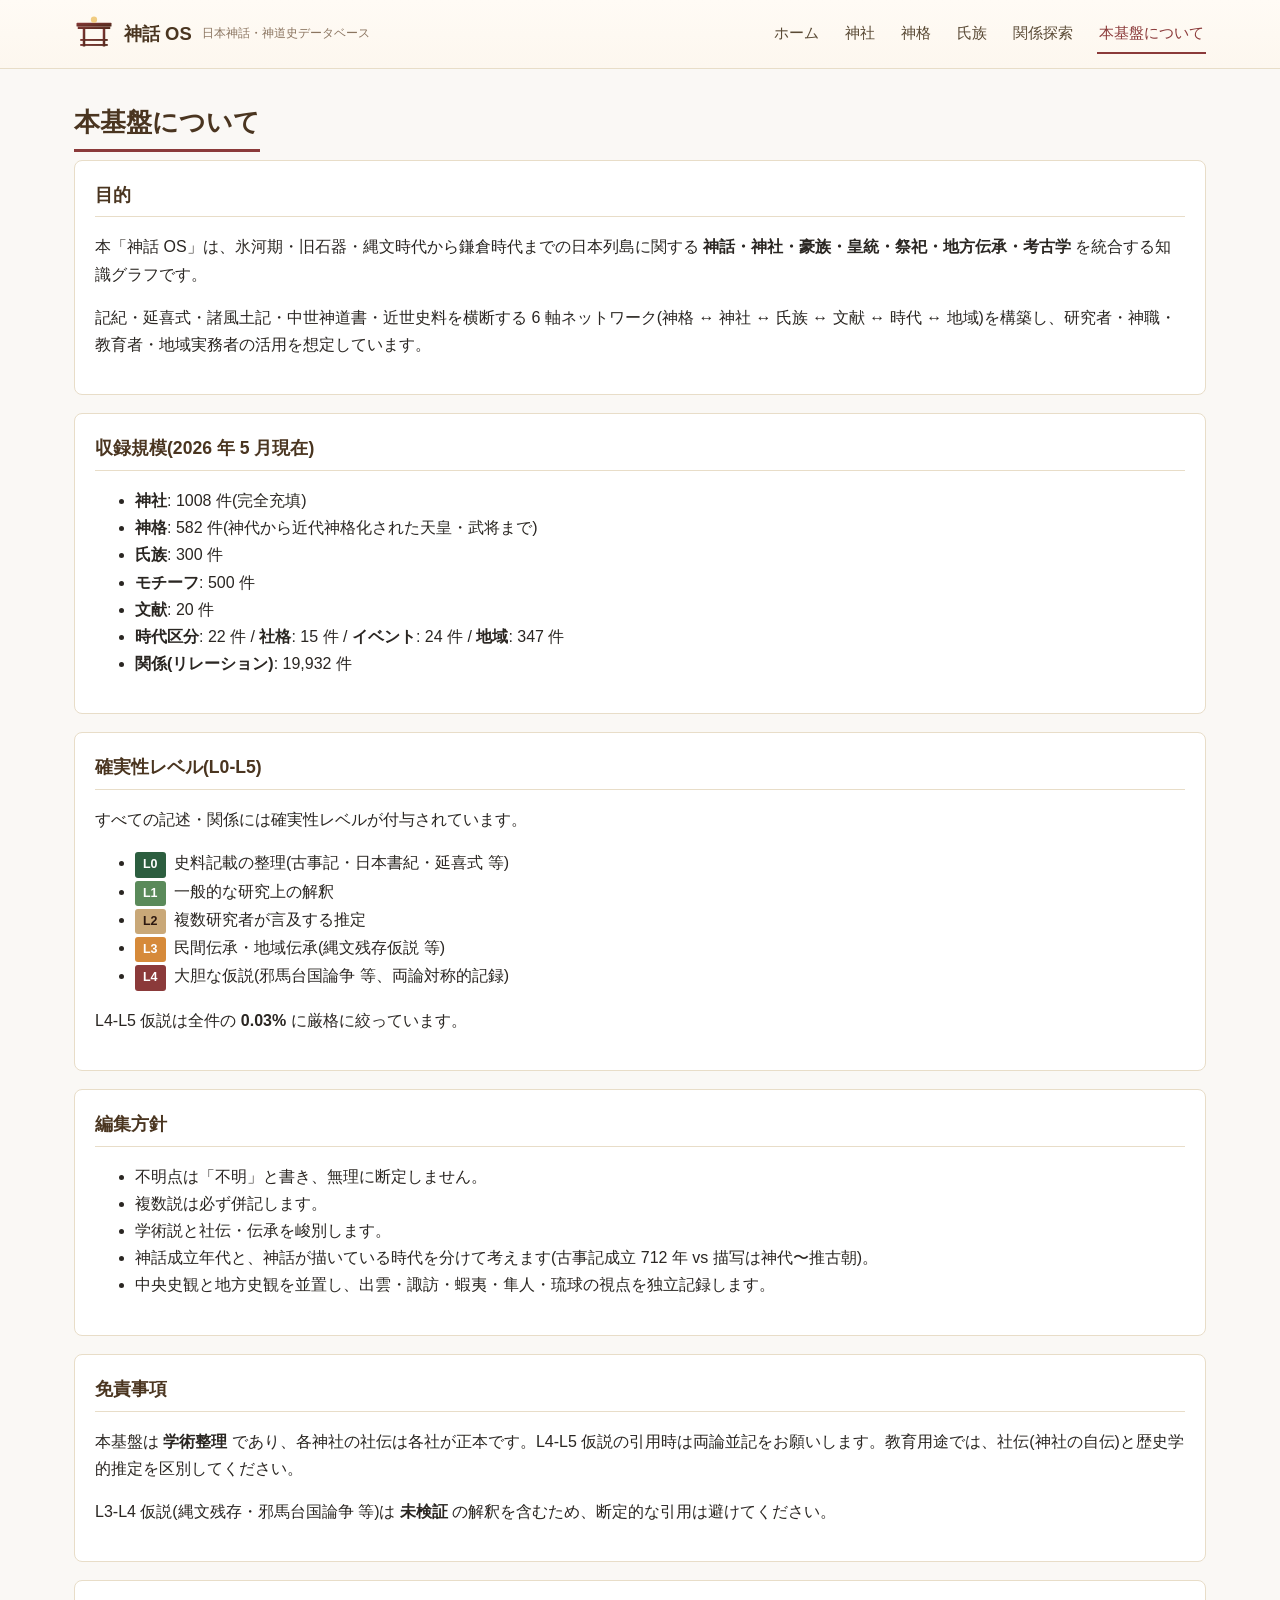
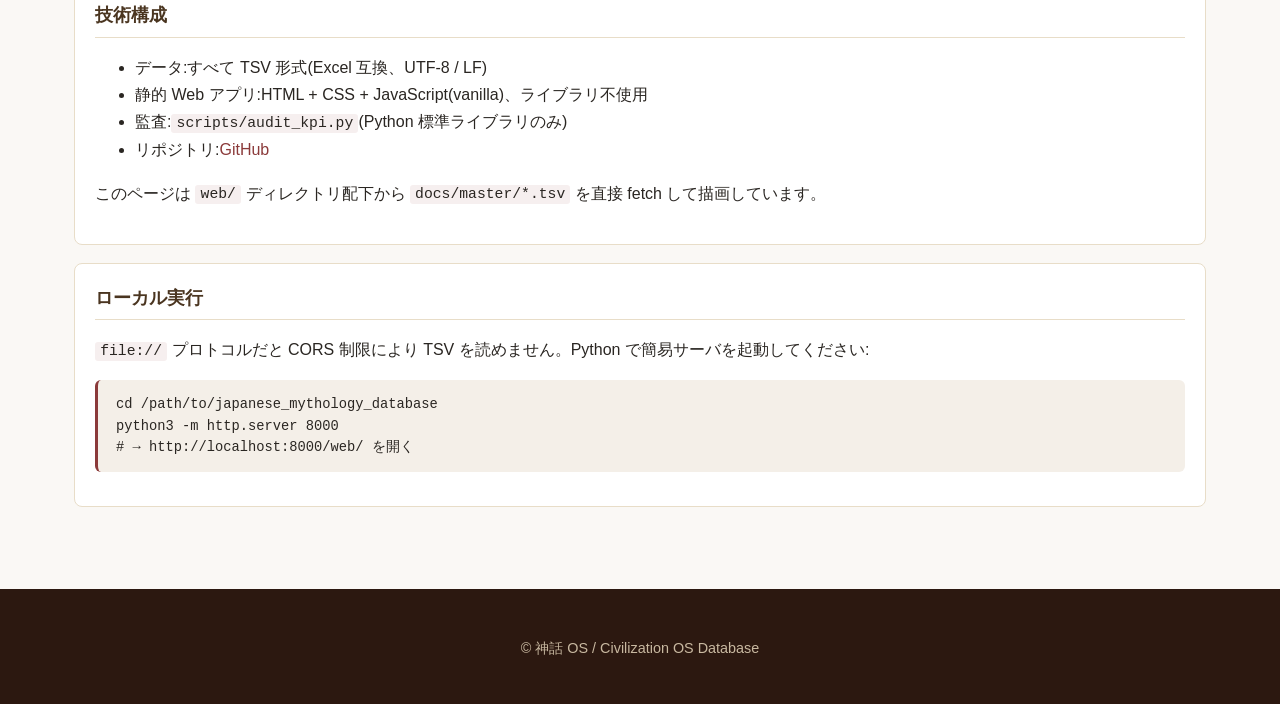
==== web/pages/about.html @ 333375f9 "[Web] 静的 Web アプリ初版実装(HTML + CSS + JS + SVG、ゼロ依存) ブラウザで master/relations を直接閲覧できる静的 Web アプリを web/ 配下に" ====
<!DOCTYPE html>
<html lang="ja">
<head>
<meta charset="UTF-8">
<meta name="viewport" content="width=device-width, initial-scale=1.0">
<title>本基盤について | 神話 OS</title>
<link rel="stylesheet" href="../css/main.css">
<link rel="icon" type="image/svg+xml" href="../images/favicon.svg">
</head>
<body>
<header class="site-header">
  <div class="container header-inner">
    <a class="brand" href="../index.html">
      <img src="../images/logo.svg" alt="" width="40" height="40">
      <span class="brand-name">神話 OS</span>
      <span class="brand-tag">日本神話・神道史データベース</span>
    </a>
    <nav class="main-nav">
      <a href="../index.html">ホーム</a>
      <a href="shrines.html">神社</a>
      <a href="deities.html">神格</a>
      <a href="clans.html">氏族</a>
      <a href="relations.html">関係探索</a>
      <a href="about.html" class="active">本基盤について</a>
    </nav>
  </div>
</header>

<main class="list-page">
  <div class="container">
    <h1 class="section-title">本基盤について</h1>

    <div class="detail-section">
      <h2>目的</h2>
      <p>本「神話 OS」は、氷河期・旧石器・縄文時代から鎌倉時代までの日本列島に関する <strong>神話・神社・豪族・皇統・祭祀・地方伝承・考古学</strong> を統合する知識グラフです。</p>
      <p>記紀・延喜式・諸風土記・中世神道書・近世史料を横断する 6 軸ネットワーク(神格 ↔ 神社 ↔ 氏族 ↔ 文献 ↔ 時代 ↔ 地域)を構築し、研究者・神職・教育者・地域実務者の活用を想定しています。</p>
    </div>

    <div class="detail-section">
      <h2>収録規模(2026 年 5 月現在)</h2>
      <ul>
        <li><strong>神社</strong>: 1008 件(完全充填)</li>
        <li><strong>神格</strong>: 582 件(神代から近代神格化された天皇・武将まで)</li>
        <li><strong>氏族</strong>: 300 件</li>
        <li><strong>モチーフ</strong>: 500 件</li>
        <li><strong>文献</strong>: 20 件</li>
        <li><strong>時代区分</strong>: 22 件 / <strong>社格</strong>: 15 件 / <strong>イベント</strong>: 24 件 / <strong>地域</strong>: 347 件</li>
        <li><strong>関係(リレーション)</strong>: 19,932 件</li>
      </ul>
    </div>

    <div class="detail-section">
      <h2>確実性レベル(L0-L5)</h2>
      <p>すべての記述・関係には確実性レベルが付与されています。</p>
      <ul>
        <li><span class="badge badge-l0">L0</span> 史料記載の整理(古事記・日本書紀・延喜式 等)</li>
        <li><span class="badge badge-l1">L1</span> 一般的な研究上の解釈</li>
        <li><span class="badge badge-l2">L2</span> 複数研究者が言及する推定</li>
        <li><span class="badge badge-l3">L3</span> 民間伝承・地域伝承(縄文残存仮説 等)</li>
        <li><span class="badge badge-l4">L4</span> 大胆な仮説(邪馬台国論争 等、両論対称的記録)</li>
      </ul>
      <p>L4-L5 仮説は全件の <strong>0.03%</strong> に厳格に絞っています。</p>
    </div>

    <div class="detail-section">
      <h2>編集方針</h2>
      <ul>
        <li>不明点は「不明」と書き、無理に断定しません。</li>
        <li>複数説は必ず併記します。</li>
        <li>学術説と社伝・伝承を峻別します。</li>
        <li>神話成立年代と、神話が描いている時代を分けて考えます(古事記成立 712 年 vs 描写は神代〜推古朝)。</li>
        <li>中央史観と地方史観を並置し、出雲・諏訪・蝦夷・隼人・琉球の視点を独立記録します。</li>
      </ul>
    </div>

    <div class="detail-section">
      <h2>免責事項</h2>
      <p>本基盤は <strong>学術整理</strong> であり、各神社の社伝は各社が正本です。L4-L5 仮説の引用時は両論並記をお願いします。教育用途では、社伝(神社の自伝)と歴史学的推定を区別してください。</p>
      <p>L3-L4 仮説(縄文残存・邪馬台国論争 等)は <strong>未検証</strong> の解釈を含むため、断定的な引用は避けてください。</p>
    </div>

    <div class="detail-section">
      <h2>技術構成</h2>
      <ul>
        <li>データ:すべて TSV 形式(Excel 互換、UTF-8 / LF)</li>
        <li>静的 Web アプリ:HTML + CSS + JavaScript(vanilla)、ライブラリ不使用</li>
        <li>監査:<code>scripts/audit_kpi.py</code>(Python 標準ライブラリのみ)</li>
        <li>リポジトリ:<a href="https://github.com/hirokaz/japanese_mythology_database" target="_blank">GitHub</a></li>
      </ul>
      <p>このページは <code>web/</code> ディレクトリ配下から <code>docs/master/*.tsv</code> を直接 fetch して描画しています。</p>
    </div>

    <div class="detail-section">
      <h2>ローカル実行</h2>
      <p><code>file://</code> プロトコルだと CORS 制限により TSV を読めません。Python で簡易サーバを起動してください:</p>
      <pre>cd /path/to/japanese_mythology_database
python3 -m http.server 8000
# → http://localhost:8000/web/ を開く</pre>
    </div>
  </div>
</main>

<footer class="site-footer"><div class="container"><p>© 神話 OS / Civilization OS Database</p></div></footer>
</body>
</html>
---- web/css/main.css ----
/* ===== Reset & Base ===== */
*, *::before, *::after { box-sizing: border-box; }
body {
  margin: 0;
  font-family: "Hiragino Sans", "Yu Gothic", "Meiryo", sans-serif;
  font-feature-settings: "palt";
  color: #2a2622;
  background: #faf8f5;
  line-height: 1.7;
  -webkit-font-smoothing: antialiased;
}
img { max-width: 100%; vertical-align: middle; }
a { color: #8b3a3a; text-decoration: none; }
a:hover { text-decoration: underline; }
code { font-family: "SFMono-Regular", "Consolas", "Menlo", monospace; background: rgba(139,58,58,0.08); padding: 0.1em 0.35em; border-radius: 3px; font-size: 0.92em; }
pre {
  font-family: "SFMono-Regular", "Consolas", "Menlo", monospace;
  background: #f4efe8;
  padding: 14px 18px;
  border-radius: 6px;
  overflow-x: auto;
  font-size: 0.86em;
  line-height: 1.55;
  border-left: 3px solid #8b3a3a;
}

.container { max-width: 1180px; margin: 0 auto; padding: 0 24px; }

/* ===== Header ===== */
.site-header {
  background: linear-gradient(180deg, #fffbf5 0%, #fdf7ef 100%);
  border-bottom: 1px solid #e8ddc8;
  position: sticky; top: 0; z-index: 100;
  backdrop-filter: blur(8px);
}
.header-inner {
  display: flex; align-items: center; justify-content: space-between;
  padding: 14px 24px; gap: 32px;
}
.brand { display: flex; align-items: center; gap: 10px; color: #4a3520; }
.brand:hover { text-decoration: none; }
.brand-name { font-weight: 700; font-size: 1.15em; }
.brand-tag { font-size: 0.78em; color: #8b7560; }
.main-nav { display: flex; gap: 22px; flex-wrap: wrap; }
.main-nav a { color: #5a4a35; font-size: 0.95em; padding: 6px 2px; border-bottom: 2px solid transparent; }
.main-nav a:hover { color: #8b3a3a; text-decoration: none; }
.main-nav a.active { border-bottom-color: #8b3a3a; color: #8b3a3a; }

/* ===== Hero ===== */
.hero {
  background: linear-gradient(135deg, #2c1810 0%, #4a2818 50%, #6b3a25 100%);
  color: #fdf7ef;
  padding: 64px 0 48px;
  text-align: center;
  position: relative;
  overflow: hidden;
}
.hero::before {
  content: ""; position: absolute; inset: 0;
  background:
    radial-gradient(circle at 20% 30%, rgba(218,180,140,0.18) 0%, transparent 40%),
    radial-gradient(circle at 80% 70%, rgba(139,58,58,0.25) 0%, transparent 40%);
  pointer-events: none;
}
.hero h1 {
  margin: 0 0 16px;
  font-size: clamp(1.8em, 4vw, 2.6em);
  letter-spacing: 0.05em;
  position: relative;
}
.hero-lead {
  max-width: 760px; margin: 0 auto 36px;
  font-size: 1.05em; opacity: 0.92;
  position: relative;
}
.hero-stats {
  display: flex; justify-content: center; gap: 28px; flex-wrap: wrap;
  margin: 28px 0 36px;
  position: relative;
}
.stat {
  display: flex; flex-direction: column; align-items: center;
  background: rgba(255,255,255,0.08);
  border: 1px solid rgba(255,255,255,0.14);
  padding: 18px 28px; border-radius: 10px;
  min-width: 110px;
  backdrop-filter: blur(6px);
}
.stat-num {
  font-size: 1.9em; font-weight: 700;
  color: #f0c674; letter-spacing: 0.02em;
}
.stat-label { font-size: 0.85em; opacity: 0.85; margin-top: 4px; }
.hero-cta { display: flex; gap: 16px; justify-content: center; flex-wrap: wrap; position: relative; }
.btn {
  display: inline-block; padding: 12px 28px;
  border-radius: 6px; font-weight: 600;
  border: 1px solid transparent; cursor: pointer;
  transition: all 0.2s ease;
}
.btn-primary { background: #f0c674; color: #2c1810; }
.btn-primary:hover { background: #f4d493; text-decoration: none; transform: translateY(-1px); box-shadow: 0 4px 12px rgba(0,0,0,0.15); }
.btn-secondary { background: transparent; color: #fdf7ef; border-color: rgba(255,255,255,0.4); }
.btn-secondary:hover { background: rgba(255,255,255,0.1); text-decoration: none; }

/* ===== Section ===== */
.section { padding: 56px 0; }
.section-alt { background: #f4efe8; }
.section-title {
  font-size: 1.6em; margin: 0 0 8px;
  color: #4a3520;
  display: inline-block;
  border-bottom: 3px solid #8b3a3a;
  padding-bottom: 4px;
}
.section-lead { color: #6a5a45; margin: 0 0 32px; }

/* ===== Grid ===== */
.grid { display: grid; gap: 22px; }
.grid-2 { grid-template-columns: repeat(auto-fit, minmax(380px, 1fr)); }
.grid-3 { grid-template-columns: repeat(auto-fit, minmax(280px, 1fr)); }
.grid-4 { grid-template-columns: repeat(auto-fit, minmax(220px, 1fr)); }

/* ===== Card ===== */
.card {
  background: #fff;
  border: 1px solid #e8ddc8;
  border-radius: 8px;
  padding: 22px;
  transition: all 0.2s ease;
}
.card:hover {
  border-color: #c9a878;
  box-shadow: 0 4px 16px rgba(74,53,32,0.08);
  transform: translateY(-2px);
}
.card h3 { margin: 8px 0 8px; font-size: 1.1em; color: #4a3520; }
.card p { margin: 0; font-size: 0.92em; color: #6a5a45; }
.card-icon { margin-bottom: 4px; }

.feature-card {
  background: #fff;
  border: 1px solid #e8ddc8;
  border-radius: 8px;
  padding: 24px;
}
.feature-card h3 { margin-top: 0; color: #4a3520; }
.card-link {
  display: inline-block; margin-top: 12px;
  font-weight: 600; font-size: 0.92em;
}

/* ===== Layer Bar ===== */
.layer-bar {
  display: flex; height: 56px; border-radius: 6px; overflow: hidden;
  margin: 24px 0 16px;
  box-shadow: 0 2px 8px rgba(0,0,0,0.08);
}
.layer {
  display: flex; flex-direction: column; align-items: center; justify-content: center;
  color: #fff; font-weight: 600;
  position: relative;
  font-size: 0.9em;
  text-align: center;
  transition: opacity 0.2s ease;
  cursor: help;
}
.layer:hover { opacity: 0.85; }
.layer span { display: block; font-size: 0.78em; opacity: 0.92; }
.layer-l0 { background: #2c5e3f; flex: 66.3; }
.layer-l1 { background: #5a8a5a; flex: 26.1; }
.layer-l2 { background: #c9a878; flex: 7.5; }
.layer-l3 { background: #d68a3a; flex: 0.5; min-width: 38px; }
.layer-l4 { background: #8b3a3a; flex: 0.3; min-width: 38px; }
.layer-legend {
  list-style: none; padding: 0; margin: 16px 0 0;
  display: grid; grid-template-columns: repeat(auto-fit, minmax(260px, 1fr));
  gap: 8px;
  font-size: 0.92em;
  color: #5a4a35;
}
.dot { display: inline-block; width: 12px; height: 12px; border-radius: 50%; margin-right: 8px; vertical-align: middle; }
.dot-l0 { background: #2c5e3f; }
.dot-l1 { background: #5a8a5a; }
.dot-l2 { background: #c9a878; }
.dot-l3 { background: #d68a3a; }
.dot-l4 { background: #8b3a3a; }

/* ===== ASCII Tree ===== */
.ascii-tree {
  background: #2c1810; color: #f0c674;
  border-left: 3px solid #f0c674;
  padding: 16px 20px;
  font-size: 0.78em;
  white-space: pre;
}

/* ===== Footer ===== */
.site-footer {
  background: #2c1810; color: #c8b8a0;
  padding: 32px 0;
  text-align: center;
  font-size: 0.9em;
}
.site-footer a { color: #f0c674; }
.footer-meta { margin-top: 12px; font-size: 0.85em; }

/* ===== List Page (Shrines / Deities / Clans) ===== */
.list-page { padding: 32px 0 64px; }
.list-controls {
  display: flex; gap: 14px; flex-wrap: wrap;
  margin-bottom: 24px;
  background: #fff; padding: 16px;
  border: 1px solid #e8ddc8; border-radius: 8px;
}
.list-controls input, .list-controls select {
  padding: 8px 12px;
  border: 1px solid #d9c9a8; border-radius: 4px;
  font-size: 0.95em;
  background: #fff;
}
.list-controls input { flex: 1; min-width: 220px; }
.list-controls select { min-width: 160px; }
.list-stats { color: #6a5a45; font-size: 0.92em; padding: 4px 8px; align-self: center; }

.list-table {
  width: 100%; border-collapse: collapse;
  background: #fff;
  border: 1px solid #e8ddc8;
  border-radius: 8px;
  overflow: hidden;
}
.list-table th, .list-table td {
  padding: 10px 14px;
  text-align: left;
  border-bottom: 1px solid #efe6d3;
  font-size: 0.92em;
  vertical-align: top;
}
.list-table th {
  background: #f4efe8;
  font-weight: 600;
  color: #4a3520;
  position: sticky; top: 64px;
}
.list-table tbody tr:hover { background: #fdf7ef; }
.list-table tbody tr:last-child td { border-bottom: none; }
.list-table .col-id { width: 90px; color: #8b7560; font-family: "SFMono-Regular", "Consolas", monospace; font-size: 0.85em; }
.list-table .col-name { font-weight: 600; }
.list-table .col-name a { color: #4a3520; }
.list-table .col-meta { color: #6a5a45; font-size: 0.88em; }

/* badges */
.badge {
  display: inline-block; padding: 2px 8px; border-radius: 3px;
  font-size: 0.78em; font-weight: 600;
  margin-right: 4px;
}
.badge-l0 { background: #2c5e3f; color: #fff; }
.badge-l1 { background: #5a8a5a; color: #fff; }
.badge-l2 { background: #c9a878; color: #2c1810; }
.badge-l3 { background: #d68a3a; color: #fff; }
.badge-l4 { background: #8b3a3a; color: #fff; }
.badge-rank { background: #4a3520; color: #fdf7ef; }
.badge-cat { background: #f0c674; color: #2c1810; }

/* ===== Detail Page ===== */
.detail-page { padding: 32px 0 64px; }
.detail-header {
  background: #fff; border: 1px solid #e8ddc8;
  border-radius: 8px; padding: 24px;
  margin-bottom: 24px;
}
.detail-header h1 { margin: 0 0 4px; color: #4a3520; }
.detail-header .subtitle { color: #8b7560; margin: 0 0 12px; font-size: 0.95em; }
.detail-header .meta { color: #6a5a45; font-size: 0.9em; }

.detail-grid {
  display: grid;
  grid-template-columns: 2fr 1fr;
  gap: 24px;
}
@media (max-width: 760px) {
  .detail-grid { grid-template-columns: 1fr; }
}
.detail-section {
  background: #fff; border: 1px solid #e8ddc8;
  border-radius: 8px; padding: 20px;
  margin-bottom: 18px;
}
.detail-section h2 {
  margin: 0 0 12px; font-size: 1.1em;
  color: #4a3520;
  border-bottom: 1px solid #e8ddc8;
  padding-bottom: 6px;
}
.kv-list { display: grid; grid-template-columns: 140px 1fr; gap: 8px 16px; font-size: 0.92em; }
.kv-list dt { color: #8b7560; }
.kv-list dd { margin: 0; color: #2a2622; }

.relation-list { list-style: none; padding: 0; margin: 0; }
.relation-list li {
  padding: 8px 0; border-bottom: 1px solid #f4efe8;
  font-size: 0.92em;
}
.relation-list li:last-child { border-bottom: none; }
.relation-type {
  display: inline-block;
  background: #f4efe8;
  color: #4a3520;
  padding: 2px 8px;
  border-radius: 3px;
  font-size: 0.82em;
  margin-right: 8px;
  font-weight: 600;
}

/* ===== Loading & Empty ===== */
.loading {
  text-align: center; padding: 60px 0; color: #8b7560;
  font-size: 0.95em;
}
.loading::before {
  content: ""; display: inline-block; width: 16px; height: 16px;
  border: 2px solid #8b3a3a; border-right-color: transparent;
  border-radius: 50%;
  animation: spin 0.8s linear infinite;
  margin-right: 10px; vertical-align: middle;
}
@keyframes spin { to { transform: rotate(360deg); } }
.empty { text-align: center; padding: 40px 0; color: #8b7560; font-size: 0.95em; }

/* ===== Responsive ===== */
@media (max-width: 760px) {
  .header-inner { flex-direction: column; gap: 12px; }
  .main-nav { gap: 14px; }
  .brand-tag { display: none; }
  .hero { padding: 40px 0 32px; }
  .hero-stats { gap: 14px; }
  .stat { padding: 12px 18px; min-width: 90px; }
  .stat-num { font-size: 1.5em; }
  .list-controls { flex-direction: column; }
  .list-controls input, .list-controls select { width: 100%; }
  .list-table { font-size: 0.85em; }
  .list-table .col-meta { display: none; }
  .kv-list { grid-template-columns: 1fr; gap: 4px 0; }
  .kv-list dt { margin-top: 8px; }
}
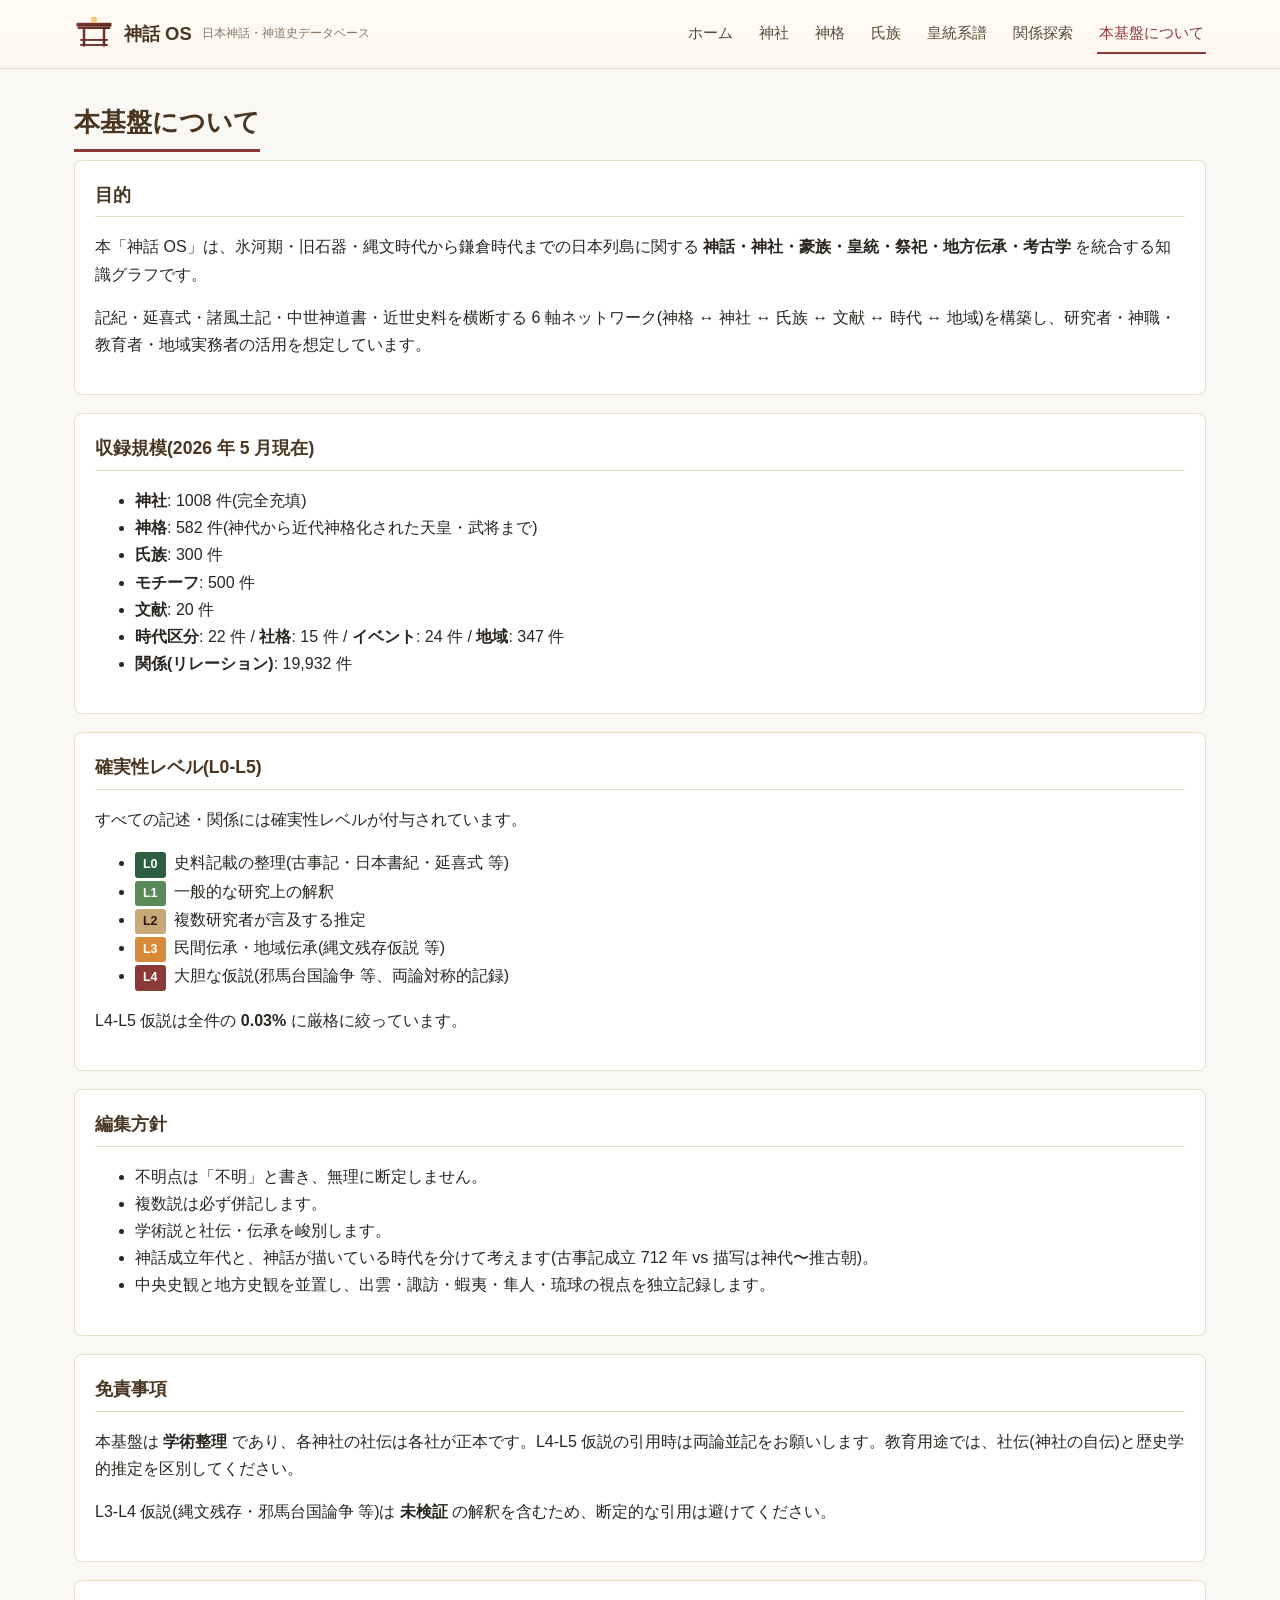
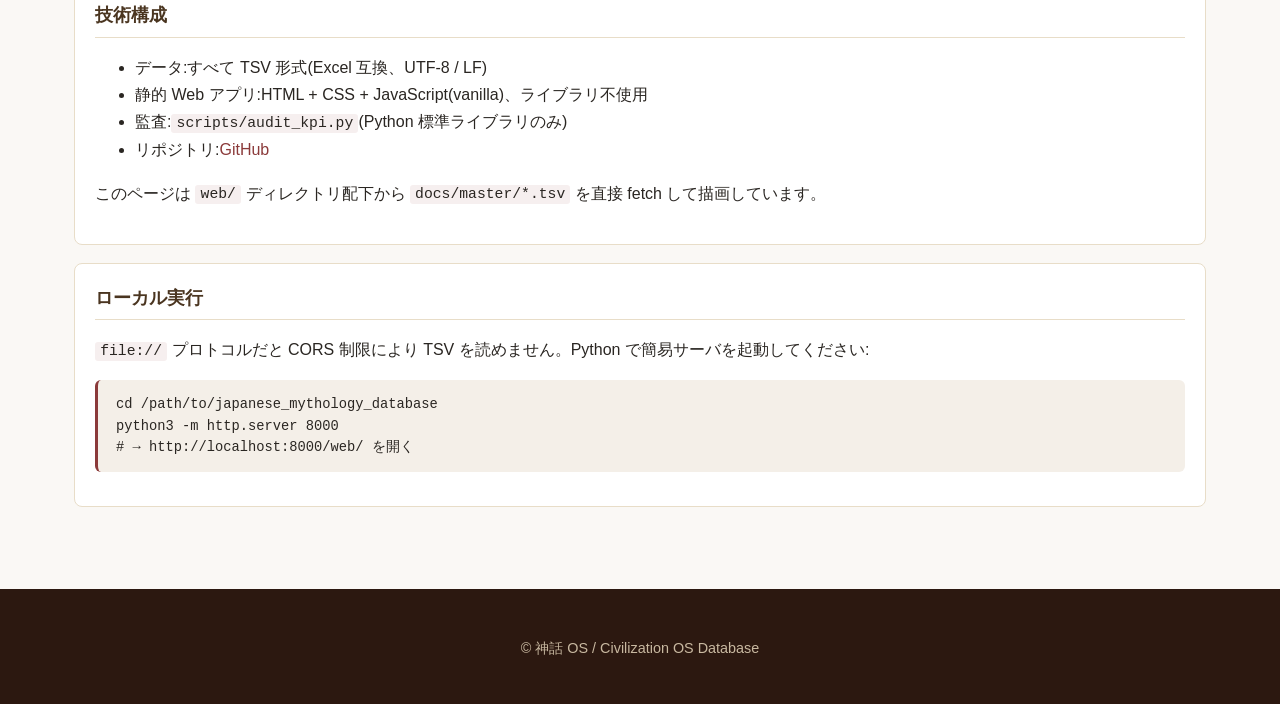
==== commit 8670fab1: "[Web] 皇統系図ページ追加 + 氏族詳細に「氏族系譜(階層)」セクション ## 要望  1. 天皇家の系譜(家系図)をできるだけ詳細に図として辿れるページを作る 2. 氏族同士の系譜的なつながりが" ====
--- a/web/pages/about.html
+++ b/web/pages/about.html
@@ -20,6 +20,7 @@
       <a href="shrines.html">神社</a>
       <a href="deities.html">神格</a>
       <a href="clans.html">氏族</a>
+      <a href="genealogy.html">皇統系譜</a>
       <a href="relations.html">関係探索</a>
       <a href="about.html" class="active">本基盤について</a>
     </nav>
--- a/web/css/main.css
+++ b/web/css/main.css
@@ -223,12 +223,21 @@
 .list-controls select { min-width: 160px; }
 .list-stats { color: #6a5a45; font-size: 0.92em; padding: 4px 8px; align-self: center; }
 
+/* table を横スクロール可能なラッパー内に置く */
+.table-wrap {
+  width: 100%;
+  max-width: 100%;
+  overflow-x: auto;
+  -webkit-overflow-scrolling: touch;
+  border: 1px solid #e8ddc8;
+  border-radius: 8px;
+  background: #fff;
+}
+
 .list-table {
   width: 100%; border-collapse: collapse;
   background: #fff;
-  border: 1px solid #e8ddc8;
-  border-radius: 8px;
-  overflow: hidden;
+  /* border / radius は table-wrap 側に移動 */
 }
 .list-table th, .list-table td {
   padding: 10px 14px;
@@ -241,11 +250,11 @@
   background: #f4efe8;
   font-weight: 600;
   color: #4a3520;
-  position: sticky; top: 64px;
+  /* sticky を解除(サイトヘッダーとの干渉を避ける、横スクロールも安定) */
 }
 .list-table tbody tr:hover { background: #fdf7ef; }
 .list-table tbody tr:last-child td { border-bottom: none; }
-.list-table .col-id { width: 90px; color: #8b7560; font-family: "SFMono-Regular", "Consolas", monospace; font-size: 0.85em; }
+.list-table .col-id { width: 90px; color: #8b7560; font-family: "SFMono-Regular", "Consolas", monospace; font-size: 0.85em; white-space: nowrap; }
 .list-table .col-name { font-weight: 600; }
 .list-table .col-name a { color: #4a3520; }
 .list-table .col-meta { color: #6a5a45; font-size: 0.88em; }
@@ -297,6 +306,263 @@
 .kv-list { display: grid; grid-template-columns: 140px 1fr; gap: 8px 16px; font-size: 0.92em; }
 .kv-list dt { color: #8b7560; }
 .kv-list dd { margin: 0; color: #2a2622; }
+
+/* ===== Enshrined Deities Section ===== */
+.enshrined-label {
+  font-size: 0.95em;
+  color: #5a4a35;
+  margin: 16px 0 8px;
+  font-weight: 600;
+}
+.role-badge {
+  display: inline-block;
+  padding: 2px 10px;
+  border-radius: 3px;
+  font-size: 0.82em;
+  margin-right: 6px;
+  font-weight: 700;
+  letter-spacing: 0.05em;
+}
+.role-main { background: #8b3a3a; color: #fff; }
+.role-secondary { background: #c9a878; color: #2c1810; }
+
+.deity-grid {
+  display: grid;
+  grid-template-columns: repeat(auto-fill, minmax(220px, 1fr));
+  gap: 10px;
+  margin: 6px 0 10px;
+}
+.deity-card {
+  display: block;
+  background: #fdf7ef;
+  border: 1px solid #e8ddc8;
+  border-radius: 6px;
+  padding: 12px 14px;
+  text-decoration: none;
+  transition: transform 0.15s, box-shadow 0.15s, border-color 0.15s;
+}
+.deity-card:hover {
+  background: #fff;
+  border-color: #c9a878;
+  transform: translateY(-1px);
+  box-shadow: 0 3px 10px rgba(74,53,32,0.08);
+  text-decoration: none;
+}
+.deity-card-main { border-left: 4px solid #8b3a3a; }
+.deity-card-secondary { border-left: 4px solid #c9a878; background: #faf5ec; }
+
+.deity-name {
+  display: block;
+  font-weight: 700;
+  color: #4a3520;
+  font-size: 1.05em;
+  line-height: 1.3;
+}
+.deity-reading {
+  display: block;
+  color: #8b7560;
+  font-size: 0.82em;
+  margin-top: 2px;
+}
+.deity-id {
+  display: block;
+  font-size: 0.78em;
+  color: #8b7560;
+  margin-top: 4px;
+}
+.deity-cat {
+  display: inline-block;
+  font-size: 0.76em;
+  background: #f4efe8;
+  color: #4a3520;
+  padding: 2px 8px;
+  border-radius: 3px;
+  margin-top: 6px;
+}
+.deity-notes {
+  display: block;
+  font-size: 0.82em;
+  color: #6a5a45;
+  margin-top: 6px;
+  line-height: 1.45;
+}
+
+/* ===== Genealogy Tree (SVG) ===== */
+.genealogy-controls {
+  display: flex; align-items: center; gap: 8px; flex-wrap: wrap;
+  margin: 16px 0 12px;
+  background: #fff; padding: 10px 14px;
+  border: 1px solid #e8ddc8; border-radius: 8px;
+}
+.gen-btn {
+  width: 38px; height: 32px;
+  border: 1px solid #d9c9a8;
+  background: #fdf7ef;
+  color: #4a3520;
+  border-radius: 4px;
+  font-weight: 700; font-size: 1em;
+  cursor: pointer;
+}
+.gen-btn:hover { background: #f4efe8; }
+#zoomReset { width: 60px; font-size: 0.85em; }
+.gen-legend { margin-left: auto; font-size: 0.85em; color: #6a5a45; display: flex; align-items: center; gap: 14px; flex-wrap: wrap; }
+.legend-dot {
+  display: inline-flex; align-items: center;
+}
+.legend-dot::before {
+  content: "";
+  display: inline-block; width: 20px; height: 2px;
+  margin-right: 6px; vertical-align: middle;
+}
+.legend-parent::before { background: #8b3a3a; }
+.legend-marriage::before { background: #c9a878; border-top: 2px dashed #c9a878; height: 0; background: transparent; }
+.legend-ancestor::before { background: #5a8a5a; }
+
+.genealogy-wrap {
+  width: 100%;
+  overflow: auto;
+  -webkit-overflow-scrolling: touch;
+  border: 1px solid #e8ddc8;
+  border-radius: 8px;
+  background: linear-gradient(0deg, #fdf7ef 0%, #ffffff 100%);
+  padding: 6px;
+  max-height: 75vh;
+}
+#genealogySvg {
+  display: block;
+  transition: width 0.15s, height 0.15s;
+}
+
+/* SVG node */
+.node rect {
+  fill: #fff;
+  stroke: #4a3520;
+  stroke-width: 1.5;
+  transition: fill 0.15s;
+}
+.node:hover rect { fill: #fdf7ef; }
+.node text { pointer-events: none; }
+.node .node-name { font-size: 13px; font-weight: 700; fill: #4a3520; font-family: "Hiragino Sans", "Yu Gothic", sans-serif; }
+.node .node-reading { font-size: 9.5px; fill: #8b7560; font-family: "Hiragino Sans", "Yu Gothic", sans-serif; }
+.node .node-id { font-size: 9px; fill: #b09878; font-family: "SFMono-Regular", "Consolas", monospace; }
+
+.node-ancestor rect { fill: #f4efe8; stroke: #5a8a5a; }
+.node-kesshi rect { fill: #fff; stroke: #c9a878; stroke-dasharray: 4 3; }
+.node-empress rect { fill: #fcf6e8; stroke: #8b3a3a; }
+
+/* SVG edges */
+.edge { fill: none; }
+.edge-parent { stroke: #8b3a3a; stroke-width: 1.5; marker-end: none; }
+.edge-marriage { stroke: #c9a878; stroke-width: 1.5; stroke-dasharray: 4 3; }
+
+.genealogy-note {
+  margin-top: 14px;
+  font-size: 0.85em;
+  color: #6a5a45;
+  padding: 10px 14px;
+  background: #fdf3e0;
+  border-left: 3px solid #d68a3a;
+  border-radius: 4px;
+}
+
+/* ===== Clan Lineage Tree ===== */
+.lineage-tree {
+  background: linear-gradient(0deg, #fdf7ef 0%, #ffffff 100%);
+  border: 1px solid #e8ddc8;
+  border-radius: 8px;
+  padding: 16px;
+  margin: 8px 0 0;
+}
+.lineage-tier {
+  margin-bottom: 14px;
+}
+.lineage-tier:last-child { margin-bottom: 0; }
+.lineage-tier-label {
+  display: inline-block;
+  font-size: 0.78em;
+  color: #8b7560;
+  font-weight: 700;
+  letter-spacing: 0.06em;
+  background: #f4efe8;
+  padding: 2px 8px;
+  border-radius: 3px;
+  margin-bottom: 6px;
+}
+.lineage-row {
+  display: flex; flex-wrap: wrap; gap: 8px;
+}
+.lineage-pill {
+  display: inline-flex; flex-direction: column;
+  padding: 8px 12px;
+  background: #fff;
+  border: 1px solid #e8ddc8;
+  border-radius: 6px;
+  text-decoration: none;
+  min-width: 120px;
+  transition: all 0.15s;
+}
+.lineage-pill:hover {
+  background: #fdf7ef;
+  border-color: #c9a878;
+  transform: translateY(-1px);
+  text-decoration: none;
+}
+.lineage-pill .pill-name { font-weight: 700; color: #4a3520; font-size: 0.95em; }
+.lineage-pill .pill-id { font-family: "SFMono-Regular", "Consolas", monospace; font-size: 0.75em; color: #8b7560; margin-top: 2px; }
+.lineage-pill .pill-note { color: #6a5a45; font-size: 0.78em; margin-top: 2px; }
+.lineage-self { background: #2c1810; }
+.lineage-self .pill-name { color: #f0c674; }
+.lineage-self .pill-id { color: #c9a878; }
+.lineage-conn {
+  text-align: center;
+  color: #c9a878;
+  font-size: 1.4em;
+  line-height: 0.6;
+  margin: -2px 0 6px;
+  letter-spacing: 0.4em;
+}
+
+@media (max-width: 760px) {
+  .gen-legend { width: 100%; margin-left: 0; }
+  .genealogy-wrap { max-height: 65vh; }
+}
+
+/* ===== Map embed ===== */
+.map-embed {
+  position: relative;
+  width: 100%;
+  padding-bottom: 56.25%; /* 16:9 */
+  overflow: hidden;
+  border-radius: 6px;
+  background: #f4efe8;
+  border: 1px solid #e8ddc8;
+}
+.map-embed iframe {
+  position: absolute;
+  inset: 0;
+  width: 100%;
+  height: 100%;
+  border: none;
+  display: block;
+}
+.map-meta {
+  margin: 10px 0 0;
+  font-size: 0.9em;
+  color: #6a5a45;
+}
+.map-meta a {
+  font-weight: 600;
+  margin-left: 4px;
+}
+.map-note {
+  margin: 6px 0 0;
+  padding: 8px 12px;
+  background: #fdf3e0;
+  border-left: 3px solid #d68a3a;
+  border-radius: 4px;
+  font-size: 0.85em;
+  color: #6a5a45;
+}
 
 .relation-list { list-style: none; padding: 0; margin: 0; }
 .relation-list li {
@@ -332,17 +598,71 @@
 
 /* ===== Responsive ===== */
 @media (max-width: 760px) {
-  .header-inner { flex-direction: column; gap: 12px; }
-  .main-nav { gap: 14px; }
+  .container { padding: 0 14px; }
+  .site-header { position: static; }  /* モバイルではヘッダーを固定しない(縦領域確保) */
+  .header-inner { flex-direction: column; gap: 8px; padding: 12px 14px; }
+  .main-nav { gap: 14px; flex-wrap: wrap; justify-content: center; }
   .brand-tag { display: none; }
-  .hero { padding: 40px 0 32px; }
-  .hero-stats { gap: 14px; }
-  .stat { padding: 12px 18px; min-width: 90px; }
-  .stat-num { font-size: 1.5em; }
-  .list-controls { flex-direction: column; }
+  .hero { padding: 36px 0 28px; }
+  .hero h1 { font-size: 1.5em; }
+  .hero-lead { font-size: 0.95em; margin-bottom: 24px; }
+  .hero-stats { gap: 10px; }
+  .stat { padding: 10px 14px; min-width: 84px; }
+  .stat-num { font-size: 1.4em; }
+  .section { padding: 36px 0; }
+  .section-title { font-size: 1.3em; }
+
+  /* リストコントロール:縦並び */
+  .list-controls { flex-direction: column; padding: 12px; }
   .list-controls input, .list-controls select { width: 100%; }
-  .list-table { font-size: 0.85em; }
-  .list-table .col-meta { display: none; }
+  .list-stats { padding: 0; }
+
+  /* テーブル → モバイルではカード型 */
+  .table-wrap { border: none; background: transparent; overflow: visible; }
+  .list-table { display: block; background: transparent; }
+  .list-table thead { display: none; }
+  .list-table tbody { display: block; }
+  .list-table tbody tr {
+    display: block;
+    background: #fff;
+    border: 1px solid #e8ddc8;
+    border-radius: 8px;
+    padding: 12px 14px;
+    margin-bottom: 10px;
+  }
+  .list-table tbody tr:hover { background: #fdf7ef; }
+  .list-table td {
+    display: block;
+    padding: 4px 0;
+    border: none;
+    font-size: 0.92em;
+  }
+  /* data-label でラベル表示(カード型時) */
+  .list-table td[data-label]::before {
+    content: attr(data-label);
+    display: block;
+    font-size: 0.7em;
+    color: #8b7560;
+    font-weight: 600;
+    text-transform: uppercase;
+    letter-spacing: 0.05em;
+    margin-bottom: 2px;
+  }
+  .list-table .col-id { width: auto; padding-bottom: 6px; }
+  .list-table .col-name { font-size: 1.05em; padding-bottom: 4px; }
+  .list-table .col-meta { display: block; color: #6a5a45; }
+  .list-table td:empty { display: none; }
+  /* 行内アンカーをタップしやすく */
+  .list-table tbody tr a { display: inline-block; min-height: 24px; }
+
+  /* 詳細ページ */
   .kv-list { grid-template-columns: 1fr; gap: 4px 0; }
   .kv-list dt { margin-top: 8px; }
-}
+  .detail-header { padding: 18px; }
+  .detail-section { padding: 16px; }
+  .ascii-tree { font-size: 0.72em; padding: 12px; }
+
+  /* layer-bar 多少縮小 */
+  .layer-bar { height: 44px; }
+  .layer { font-size: 0.82em; }
+}
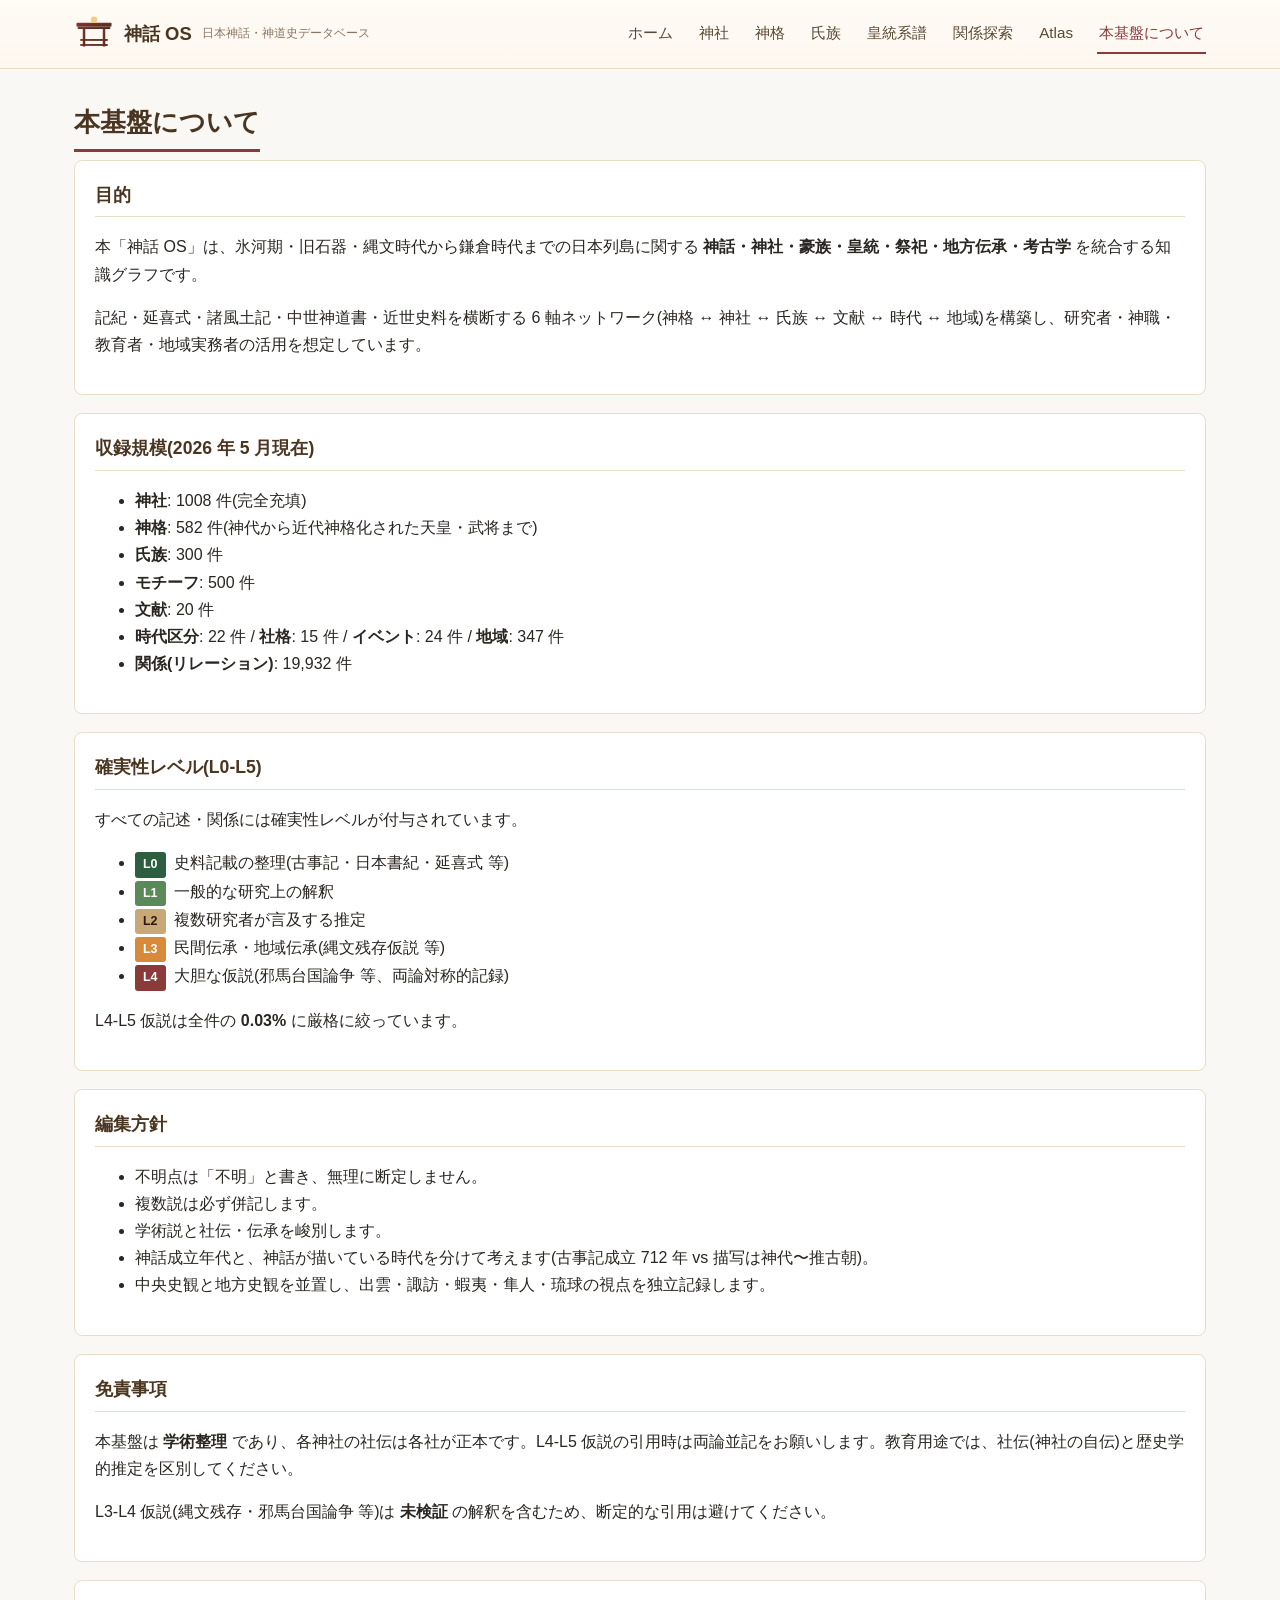
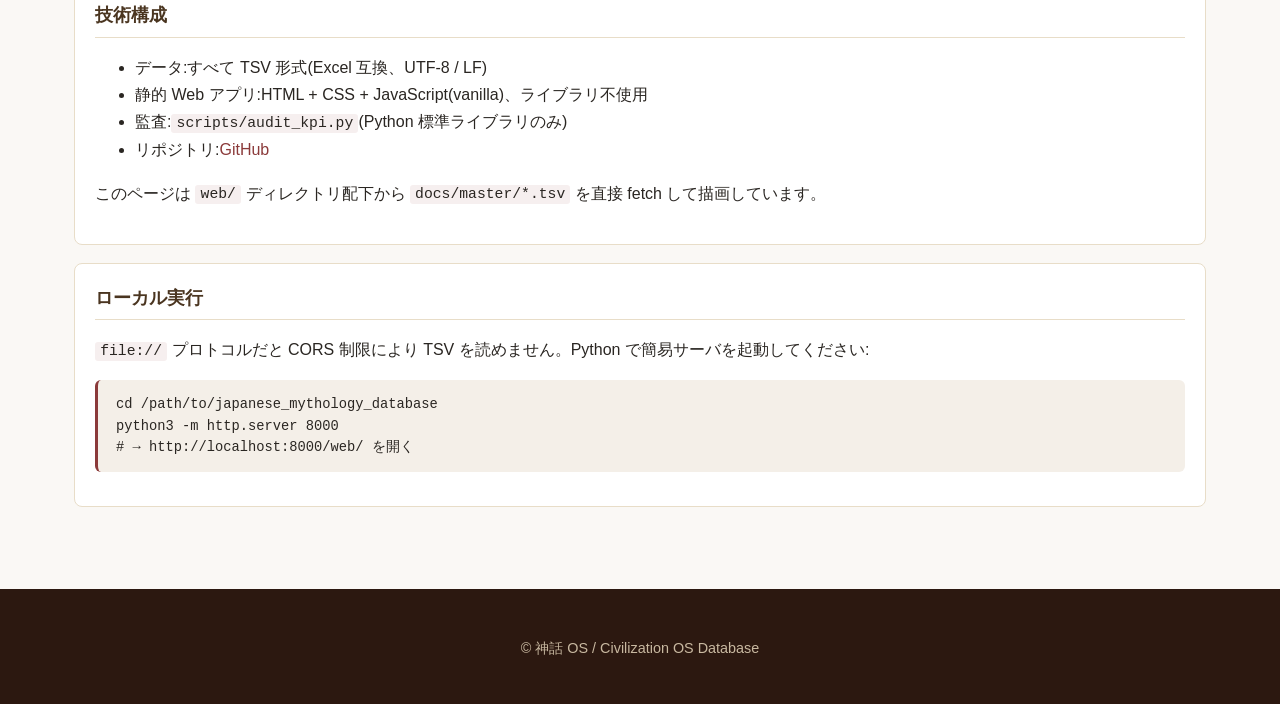
==== commit c9d66492: "[Lane D] DISC-008 sacred topology Phase 1: Atlas Leaflet + 28 hub + coordinates_accuracy 拡張 DISC-008" ====
--- a/web/pages/about.html
+++ b/web/pages/about.html
@@ -22,6 +22,7 @@
       <a href="clans.html">氏族</a>
       <a href="genealogy.html">皇統系譜</a>
       <a href="relations.html">関係探索</a>
+      <a href="atlas.html">Atlas</a>
       <a href="about.html" class="active">本基盤について</a>
     </nav>
   </div>
--- a/web/css/main.css
+++ b/web/css/main.css
@@ -205,6 +205,47 @@
 .site-footer a { color: #f0c674; }
 .footer-meta { margin-top: 12px; font-size: 0.85em; }
 
+/* ===== Epistemic Disclaimer (DISC-011 採択 — authority illusion 回避) ===== */
+.epistemic-disclaimer {
+  background: #fff8e1;
+  border: 1px solid #e6c264;
+  border-left: 4px solid #d4a017;
+  border-radius: 6px;
+  padding: 12px 16px;
+  margin: 16px auto;
+  max-width: 1200px;
+  font-size: 0.88em;
+  color: #5a4a1a;
+  line-height: 1.55;
+}
+.epistemic-disclaimer summary {
+  cursor: pointer;
+  font-weight: 600;
+  color: #6b4f12;
+  list-style: none;
+}
+.epistemic-disclaimer summary::before {
+  content: "ⓘ ";
+  color: #d4a017;
+  font-weight: bold;
+}
+.epistemic-disclaimer summary::-webkit-details-marker { display: none; }
+.epistemic-disclaimer[open] summary::before { content: "▼ "; }
+.epistemic-disclaimer .disclaimer-body {
+  margin-top: 8px;
+  padding-top: 8px;
+  border-top: 1px dashed #d4a017;
+}
+.epistemic-disclaimer .disclaimer-body p { margin: 6px 0; }
+.epistemic-disclaimer .disclaimer-body ul { margin: 6px 0 6px 24px; padding: 0; }
+.epistemic-disclaimer .disclaimer-body li { margin: 2px 0; }
+.epistemic-disclaimer .disclaimer-body a {
+  color: #8b5a00; text-decoration: underline;
+}
+.epistemic-disclaimer.compact {
+  font-size: 0.82em; padding: 8px 12px; margin: 8px auto;
+}
+
 /* ===== List Page (Shrines / Deities / Clans) ===== */
 .list-page { padding: 32px 0 64px; }
 .list-controls {
@@ -222,6 +263,62 @@
 .list-controls input { flex: 1; min-width: 220px; }
 .list-controls select { min-width: 160px; }
 .list-stats { color: #6a5a45; font-size: 0.92em; padding: 4px 8px; align-self: center; }
+
+/* ページネーション */
+.pagination {
+  display: flex;
+  align-items: center;
+  justify-content: center;
+  gap: 12px;
+  margin: 16px 0;
+  padding: 12px;
+  background: #faf6ef;
+  border: 1px solid #e2d6c0;
+  border-radius: 6px;
+  flex-wrap: wrap;
+}
+.pagination .page-btn {
+  background: #fff;
+  border: 1px solid #c4a574;
+  color: #6b4f2c;
+  padding: 6px 14px;
+  border-radius: 4px;
+  cursor: pointer;
+  font-size: 0.9em;
+  font-weight: 500;
+  transition: background 0.15s;
+}
+.pagination .page-btn:hover:not(:disabled) {
+  background: #f1e6cf;
+}
+.pagination .page-btn:disabled {
+  opacity: 0.4;
+  cursor: not-allowed;
+}
+.pagination .page-info {
+  color: #6a5a45;
+  font-size: 0.92em;
+  font-weight: 500;
+  min-width: 100px;
+  text-align: center;
+}
+.pagination .page-size-label {
+  color: #6a5a45;
+  font-size: 0.88em;
+  display: flex;
+  align-items: center;
+  gap: 6px;
+}
+.pagination .page-size-label select {
+  padding: 4px 8px;
+  border: 1px solid #c4a574;
+  border-radius: 4px;
+  background: #fff;
+}
+@media (max-width: 600px) {
+  .pagination { gap: 8px; padding: 10px 6px; }
+  .pagination .page-btn { padding: 6px 10px; font-size: 0.85em; }
+}
 
 /* table を横スクロール可能なラッパー内に置く */
 .table-wrap {
@@ -272,6 +369,10 @@
 .badge-l4 { background: #8b3a3a; color: #fff; }
 .badge-rank { background: #4a3520; color: #fdf7ef; }
 .badge-cat { background: #f0c674; color: #2c1810; }
+/* DISC-006 verified_status バッジ (Phase 1 warning) */
+.badge-warn { background: #fde6c0; color: #6b4f2c; border: 1px solid #c4a574; cursor: help; }
+.badge-warn-strong { background: #fbb054; color: #2c1810; border: 1px solid #a07020; cursor: help; }
+.badge-err { background: #c44; color: #fff; border: 1px solid #822; cursor: help; }
 
 /* ===== Detail Page ===== */
 .detail-page { padding: 32px 0 64px; }
@@ -525,6 +626,141 @@
 @media (max-width: 760px) {
   .gen-legend { width: 100%; margin-left: 0; }
   .genealogy-wrap { max-height: 65vh; }
+}
+
+/* ===== Deity Extended (詳細解説・典拠) ===== */
+.extended-summary {
+  line-height: 1.7;
+  margin: 8px 0 14px;
+  color: #2a2622;
+  font-size: 0.95em;
+}
+.primary-sources {
+  margin: 10px 0;
+  font-size: 0.92em;
+  color: #5a4a35;
+}
+.primary-sources strong { color: #4a3520; margin-right: 4px; }
+.source-pill {
+  display: inline-block;
+  background: #f4efe8;
+  color: #4a3520;
+  padding: 2px 8px;
+  border-radius: 3px;
+  font-size: 0.82em;
+  margin: 2px 4px 2px 0;
+}
+.external-links {
+  margin: 12px 0 0;
+  font-size: 0.92em;
+}
+.external-links strong { color: #4a3520; }
+.external-link-list {
+  list-style: none; padding: 0; margin: 6px 0 0;
+}
+.external-link-list li {
+  padding: 4px 0;
+  font-size: 0.88em;
+  border-bottom: 1px dotted #e8ddc8;
+}
+.external-link-list li:last-child { border-bottom: none; }
+.external-link-list a {
+  color: #8b3a3a;
+  word-break: break-word;
+}
+.ext-arrow { font-size: 0.85em; opacity: 0.7; }
+.ext-note { color: #6a5a45; font-style: italic; }
+
+/* ===== Aux Section (genealogy 追加セクション) ===== */
+.aux-section {
+  margin: 36px 0 0;
+  padding: 20px;
+  background: #fff;
+  border: 1px solid #e8ddc8;
+  border-radius: 8px;
+}
+.aux-title {
+  margin: 0 0 6px;
+  font-size: 1.3em;
+  color: #4a3520;
+  border-bottom: 2px solid #c9a878;
+  padding-bottom: 6px;
+  display: inline-block;
+}
+.aux-lead {
+  color: #6a5a45;
+  margin: 0 0 16px;
+  font-size: 0.92em;
+}
+.aux-subtitle {
+  font-size: 1em;
+  margin: 18px 0 8px;
+  color: #5a4a35;
+}
+
+/* ===== Festival Card ===== */
+.festival-card {
+  background: #fdf7ef;
+  border-left: 4px solid #8b3a3a;
+  border-radius: 6px;
+  padding: 14px 16px;
+  margin: 10px 0;
+  font-size: 0.95em;
+}
+.festival-head {
+  display: flex; flex-wrap: wrap; align-items: baseline; gap: 8px;
+  margin-bottom: 6px;
+}
+.festival-name {
+  font-weight: 700;
+  font-size: 1.08em;
+  color: #4a3520;
+}
+.festival-reading {
+  color: #8b7560;
+  font-size: 0.85em;
+}
+.festival-meta {
+  font-size: 0.88em;
+  color: #5a4a35;
+  margin: 4px 0 8px;
+}
+.festival-period {
+  display: inline-block;
+  margin-left: 10px;
+  color: #8b7560;
+  font-size: 0.85em;
+}
+.festival-summary {
+  margin: 6px 0;
+  color: #2a2622;
+  line-height: 1.6;
+}
+.festival-detail {
+  margin: 6px 0;
+  color: #5a4a35;
+  font-size: 0.9em;
+  line-height: 1.55;
+}
+.festival-detail strong {
+  color: #8b3a3a;
+}
+.festival-note {
+  margin: 6px 0 0;
+  color: #6a5a45;
+  font-size: 0.85em;
+  font-style: italic;
+}
+.festival-foot {
+  margin-top: 8px;
+  padding-top: 8px;
+  border-top: 1px dashed #d9c9a8;
+  font-size: 0.78em;
+  color: #8b7560;
+  display: flex; gap: 14px; flex-wrap: wrap; align-items: center;
+}
+.festival-source {
+  flex: 1;
 }
 
 /* ===== Map embed ===== */
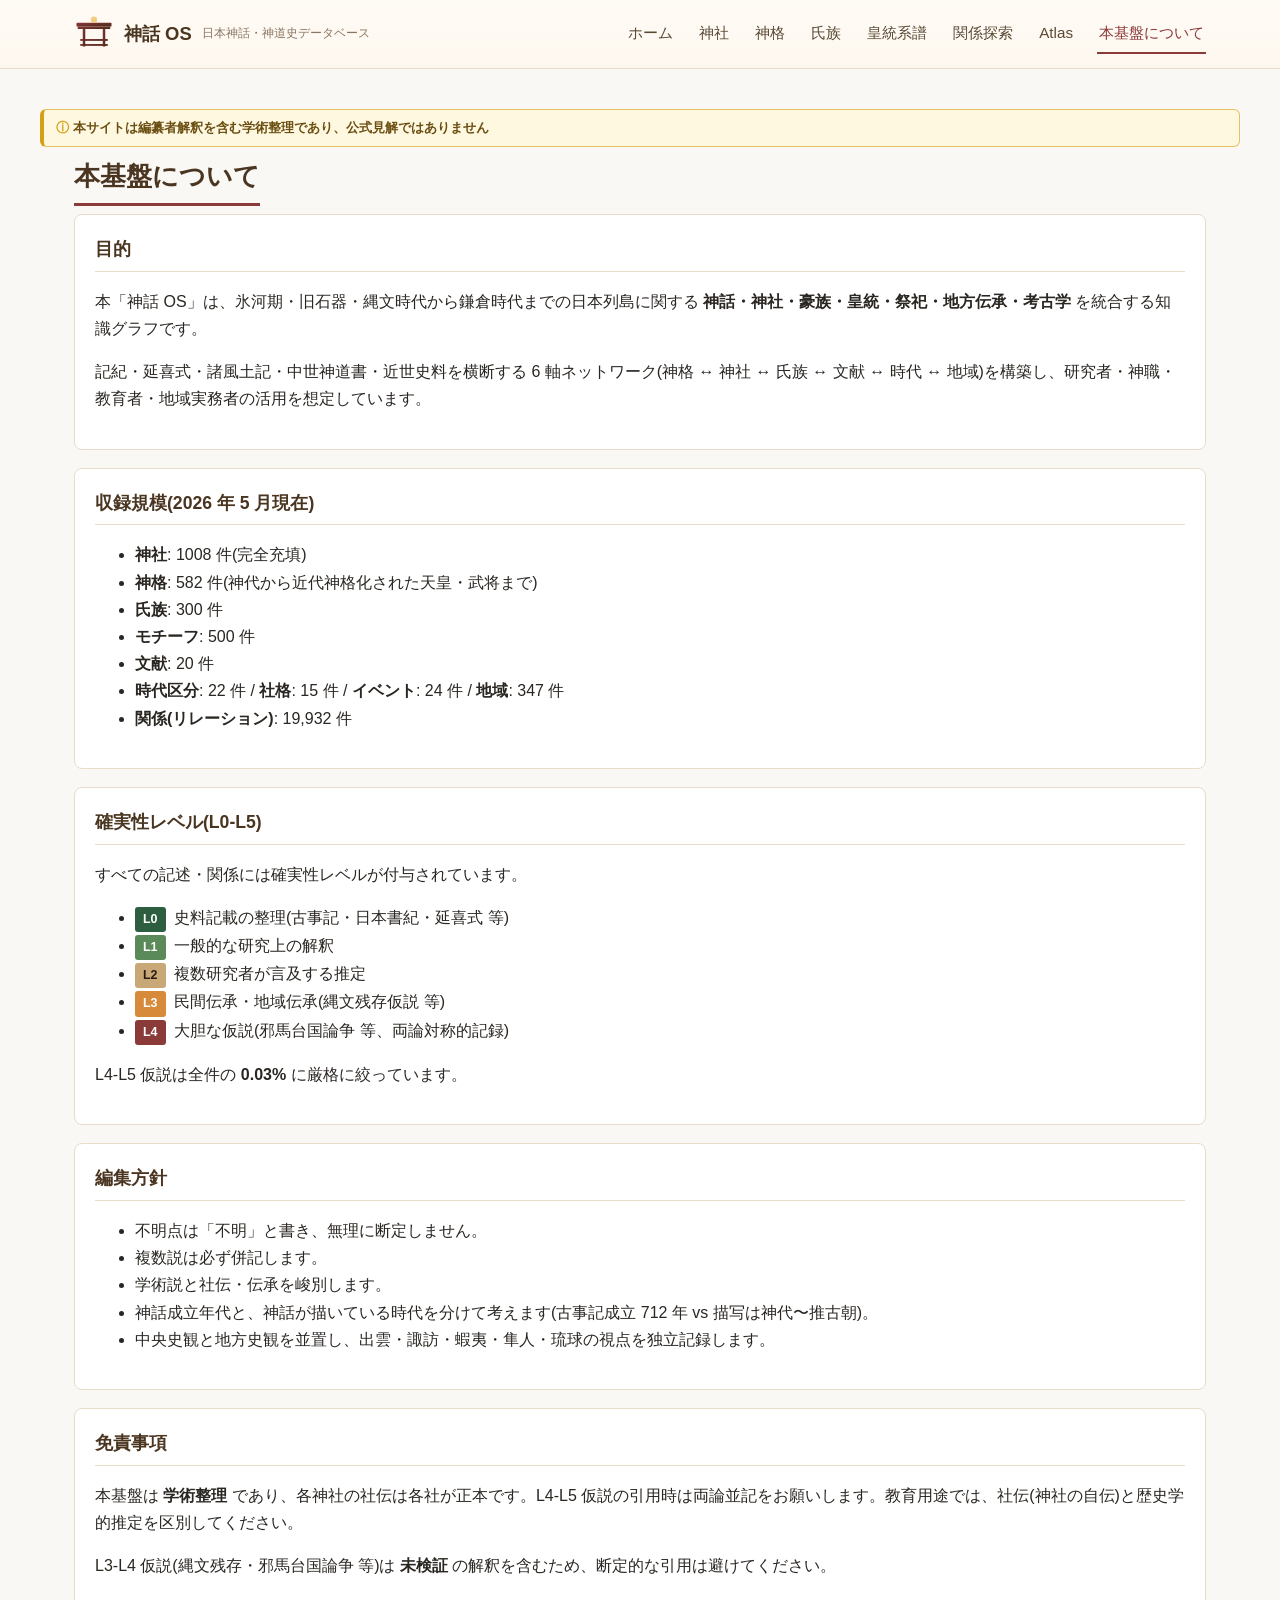
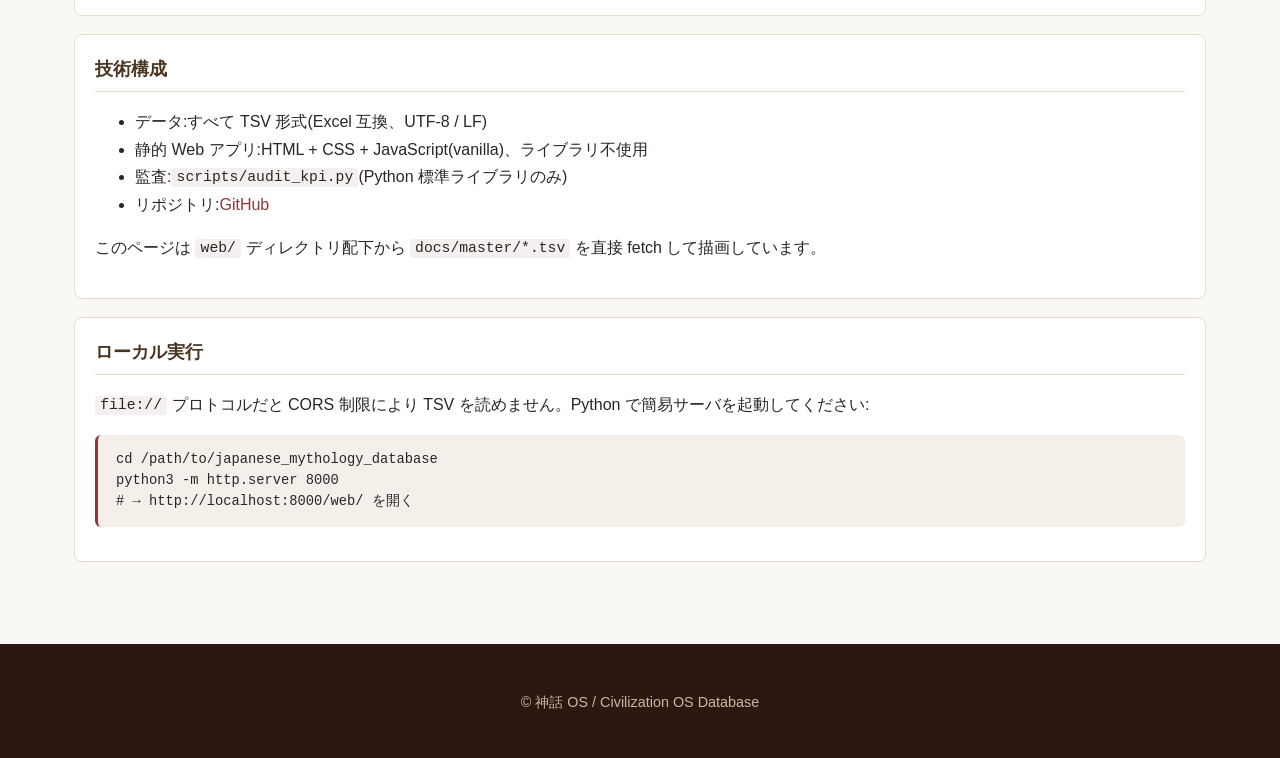
==== commit 95338482: "[Lane E Phase 2] 全 web/pages/ に epistemic-disclaimer 展開 + L4-L5/symbolic バッジ DISC-011 採択 Phase 2 実装。" ====
--- a/web/pages/about.html
+++ b/web/pages/about.html
@@ -29,6 +29,12 @@
 </header>
 
 <main class="list-page">
+  <details class="epistemic-disclaimer compact">
+    <summary>本サイトは編纂者解釈を含む学術整理であり、公式見解ではありません</summary>
+    <div class="disclaimer-body">
+      <p>本データベースは curated relational interpretation を含み、公式見解・学術 consensus・神社認定ではありません。各エントリは <strong>仮説強度 (L0-L5) / 史実性 (A-E) / 実在性 / 推論性質</strong> の 4 軸で評価。詳細: <a href="about.html">本基盤について</a></p>
+    </div>
+  </details>
   <div class="container">
     <h1 class="section-title">本基盤について</h1>
 
--- a/web/css/main.css
+++ b/web/css/main.css
@@ -373,6 +373,13 @@
 .badge-warn { background: #fde6c0; color: #6b4f2c; border: 1px solid #c4a574; cursor: help; }
 .badge-warn-strong { background: #fbb054; color: #2c1810; border: 1px solid #a07020; cursor: help; }
 .badge-err { background: #c44; color: #fff; border: 1px solid #822; cursor: help; }
+/* DISC-011 Phase 2: symbolic / L4-L5 / speculative の追加バッジ */
+.badge-symbolic { background: #e8d5e8; color: #5a2a5a; border: 1px solid #a070a0; cursor: help; }
+.badge-speculative { background: #ffd9d9; color: #7a2020; border: 1px solid #c44; cursor: help; }
+.badge-l4-5-warn {
+  background: #fff0f0; color: #7a2020; border: 1px dashed #c44; padding: 1px 6px; border-radius: 3px;
+  font-size: 0.82em; font-weight: 600; cursor: help;
+}
 
 /* ===== Detail Page ===== */
 .detail-page { padding: 32px 0 64px; }
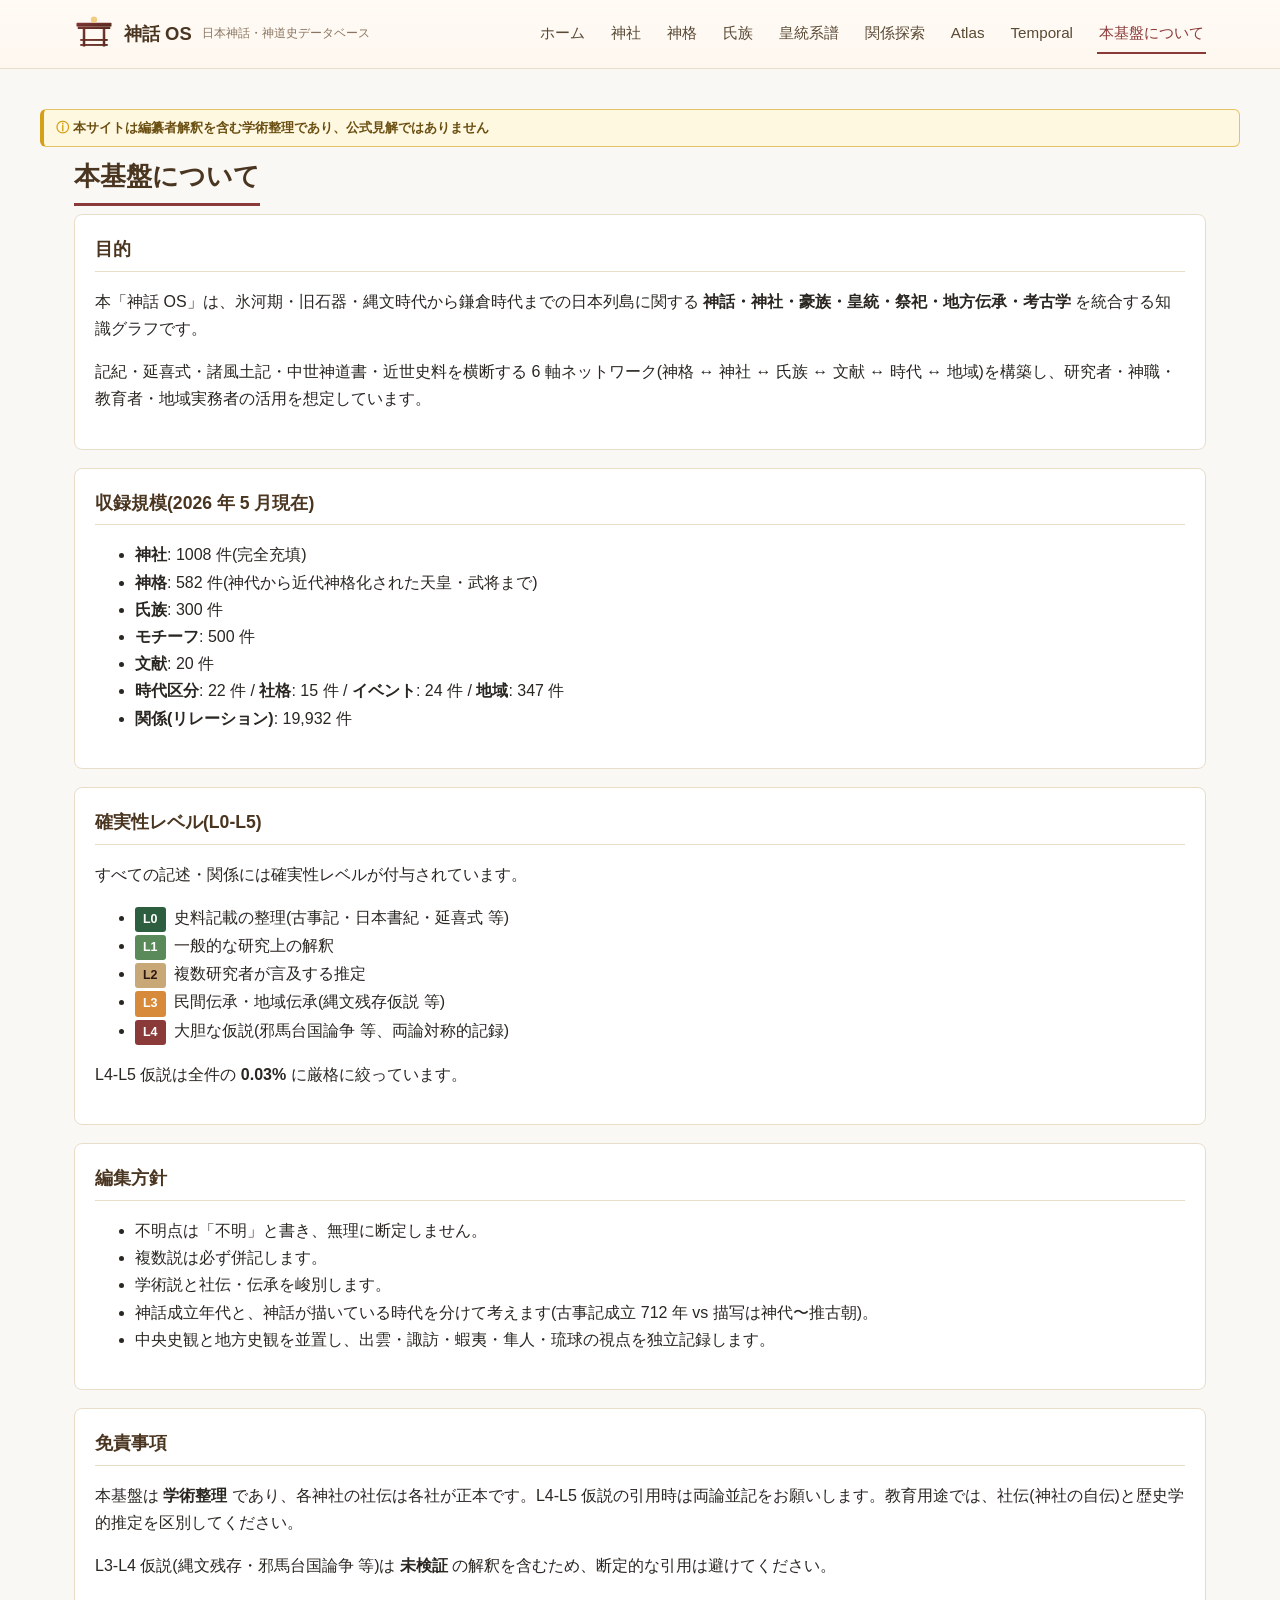
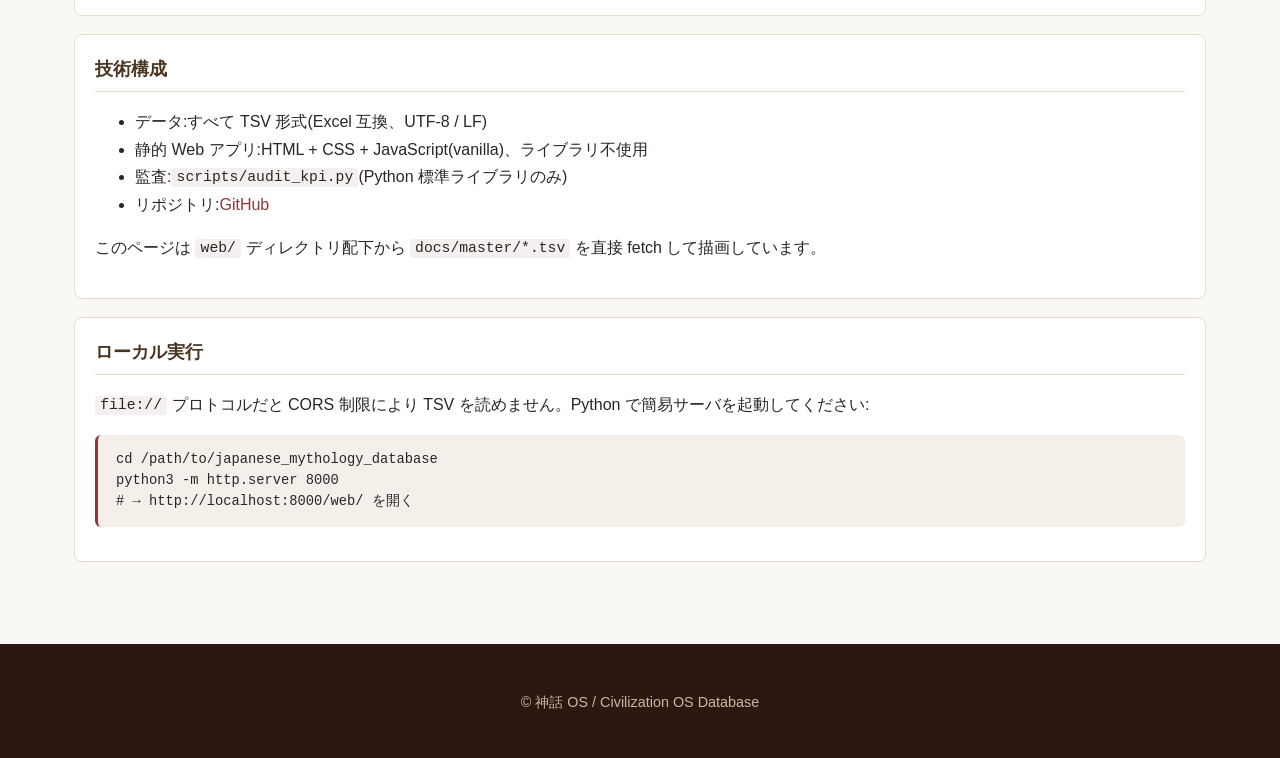
==== commit 14a411ba: "[DISC-012 Phase 6] temporal.html 新規追加 — 第 8 軸 (時間) UI DISC-012 採択 Phase 6 を実装。ritual_epoch / continu" ====
--- a/web/pages/about.html
+++ b/web/pages/about.html
@@ -23,6 +23,7 @@
       <a href="genealogy.html">皇統系譜</a>
       <a href="relations.html">関係探索</a>
       <a href="atlas.html">Atlas</a>
+      <a href="temporal.html">Temporal</a>
       <a href="about.html" class="active">本基盤について</a>
     </nav>
   </div>
